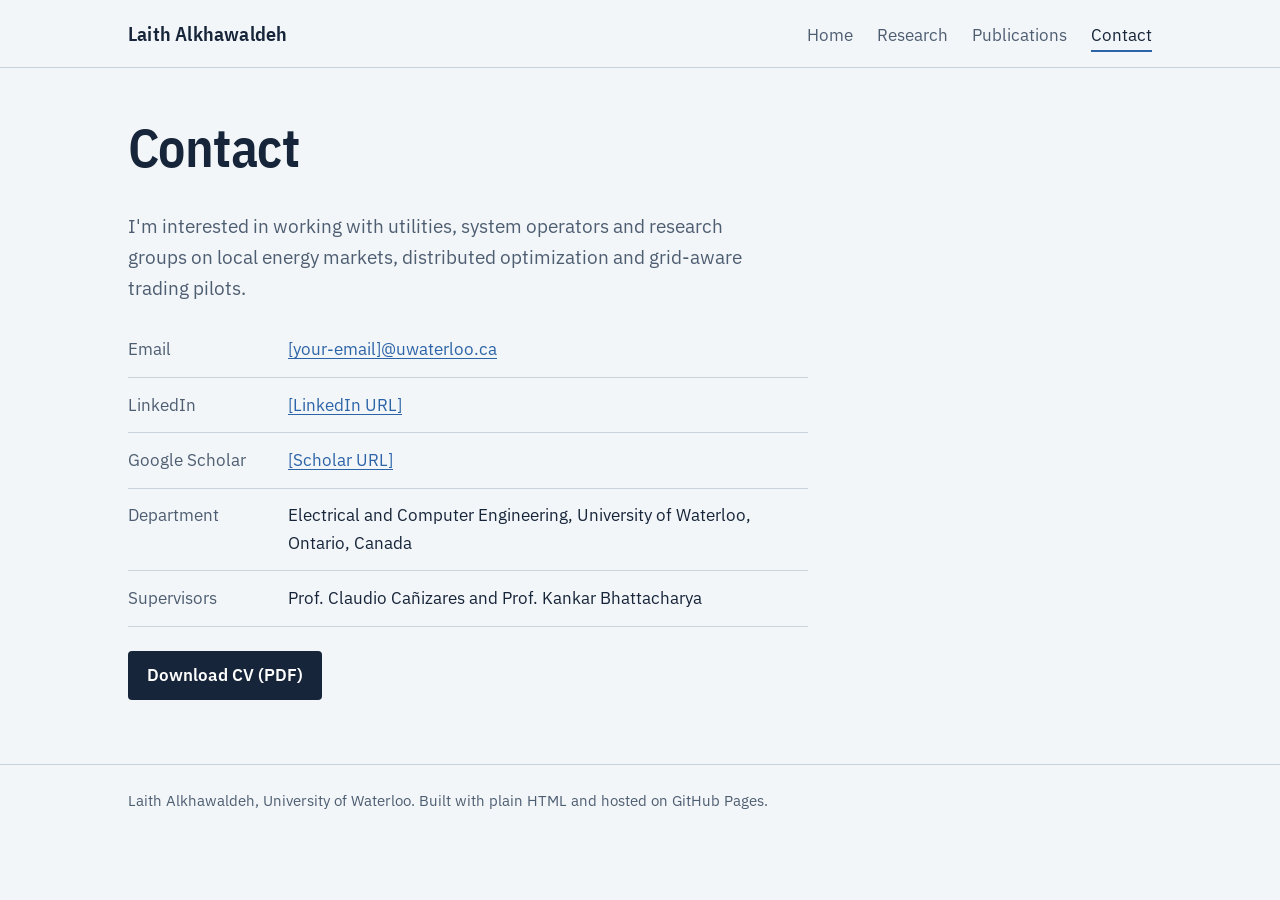
==== contact.html @ c1cfee47 "Initial commit" ====
<!doctype html>
<html lang="en">
<head>
  <meta charset="utf-8">
  <meta name="viewport" content="width=device-width, initial-scale=1">
  <title>Contact — Laith Alkhawaldeh</title>
  <meta name="description" content="Contact Laith Alkhawaldeh, PhD candidate in Electrical and Computer Engineering at the University of Waterloo.">
  <link rel="preconnect" href="https://fonts.googleapis.com">
  <link rel="preconnect" href="https://fonts.gstatic.com" crossorigin>
  <link href="https://fonts.googleapis.com/css2?family=IBM+Plex+Sans+Condensed:wght@500;600&family=IBM+Plex+Sans:ital,wght@0,400;0,600;1,400&display=swap" rel="stylesheet">
  <link rel="stylesheet" href="style.css">
</head>
<body>
  <header class="site-head">
    <div class="wrap">
      <a class="name" href="index.html">Laith Alkhawaldeh</a>
      <nav aria-label="Main">
        <ul class="nav">
          <li><a href="index.html">Home</a></li>
          <li><a href="research.html">Research</a></li>
          <li><a href="publications.html">Publications</a></li>
          <li><a href="contact.html" aria-current="page">Contact</a></li>
        </ul>
      </nav>
    </div>
  </header>

  <main class="wrap">
    <h1>Contact</h1>
    <p class="lede">I'm interested in working with utilities, system operators and research groups on local energy markets, distributed optimization and grid-aware trading pilots.</p>

    <!-- EDIT: replace the bracketed items with your real details -->
    <ul class="contact">
      <li><span>Email</span><a href="mailto:[your-email]@uwaterloo.ca">[your-email]@uwaterloo.ca</a></li>
      <li><span>LinkedIn</span><a href="[LinkedIn URL]">[LinkedIn URL]</a></li>
      <li><span>Google Scholar</span><a href="[Scholar URL]">[Scholar URL]</a></li>
      <li><span>Department</span>Electrical and Computer Engineering, University of Waterloo, Ontario, Canada</li>
      <li><span>Supervisors</span>Prof. Claudio Cañizares and Prof. Kankar Bhattacharya</li>
    </ul>

    <!-- EDIT: put your CV as cv.pdf in this folder, then this button works -->
    <a class="button" href="cv.pdf">Download CV (PDF)</a>
  </main>

  <footer class="site-foot">
    <div class="wrap">Laith Alkhawaldeh, University of Waterloo. Built with plain HTML and hosted on GitHub Pages.</div>
  </footer>
</body>
</html>
---- style.css ----
/* Laith — research site. Palette taken from distribution single-line drawings:
   drafting paper, conductor ink, phase-blue feeder, solar amber for energy flow. */
:root {
  --paper: #F3F6F8;
  --ink: #17253A;
  --ink-soft: #4E5E72;
  --feeder: #2C64A8;
  --solar: #D99A00;
  --rule: #C9D3DC;
  --white: #FFFFFF;

  --head: "IBM Plex Sans Condensed", "Arial Narrow", sans-serif;
  --body: "IBM Plex Sans", "Segoe UI", system-ui, sans-serif;

  --measure: 68ch;
}

*, *::before, *::after { box-sizing: border-box; }

html { -webkit-text-size-adjust: 100%; }

body {
  margin: 0;
  background: var(--paper);
  color: var(--ink);
  font-family: var(--body);
  font-size: 1.0625rem;
  line-height: 1.6;
}

img { max-width: 100%; height: auto; display: block; }

a { color: var(--feeder); text-underline-offset: 0.18em; }
a:hover { color: var(--ink); }
:focus-visible { outline: 3px solid var(--solar); outline-offset: 3px; border-radius: 2px; }

.wrap { width: min(100% - 2.5rem, 64rem); margin-inline: auto; }
.prose { max-width: var(--measure); }

/* Header */
.site-head { border-bottom: 1px solid var(--rule); background: var(--paper); }
.site-head .wrap { display: flex; flex-wrap: wrap; align-items: baseline; justify-content: space-between; gap: 0.5rem 2rem; padding-block: 1.1rem; }
.name { font-family: var(--head); font-weight: 600; font-size: 1.25rem; color: var(--ink); text-decoration: none; letter-spacing: 0.01em; }
.nav { display: flex; flex-wrap: wrap; gap: 0.25rem 1.5rem; margin: 0; padding: 0; list-style: none; }
.nav a { color: var(--ink-soft); text-decoration: none; padding-block: 0.25rem; border-bottom: 2px solid transparent; }
.nav a:hover { color: var(--ink); }
.nav a[aria-current="page"] { color: var(--ink); border-bottom-color: var(--feeder); }

/* Type scale (1.25) */
h1, h2, h3 { font-family: var(--head); line-height: 1.15; margin: 0 0 0.6em; font-weight: 600; }
h1 { font-size: clamp(2.1rem, 5vw, 3.4rem); letter-spacing: -0.01em; max-width: 20ch; }
h2 { font-size: clamp(1.55rem, 3vw, 2rem); }
h3 { font-size: 1.3rem; }
p { margin: 0 0 1em; }
.lede { font-size: 1.2rem; color: var(--ink-soft); max-width: 58ch; }

main { padding-block: 3rem 4rem; }
section + section { margin-top: 3.5rem; }

/* Hero */
.hero { padding-top: 1rem; }
.hero .who { margin-top: 1.5rem; color: var(--ink-soft); }
.hero .who strong { color: var(--ink); font-weight: 600; }

.feeder { margin: 2.5rem 0 0.5rem; width: 100%; height: auto; }
.feeder .line { stroke: var(--feeder); stroke-width: 3; fill: none; stroke-linecap: round; }
.feeder .house { fill: var(--white); stroke: var(--ink); stroke-width: 2; stroke-linejoin: round; }
.feeder .pv { fill: var(--solar); }
.feeder .sub { fill: none; stroke: var(--ink); stroke-width: 2.5; }
.feeder .trade { fill: none; stroke: var(--solar); stroke-width: 3; stroke-linecap: round; stroke-dasharray: 2 9; }
.feeder text { font-family: var(--body); font-size: 15px; fill: var(--ink-soft); }
.feeder-caption { font-size: 0.95rem; color: var(--ink-soft); max-width: 62ch; }

@media (prefers-reduced-motion: no-preference) {
  .feeder .trade { animation: flow 2.4s linear 0.4s 3 both; }
  @keyframes flow { from { stroke-dashoffset: 66; } to { stroke-dashoffset: 0; } }
}

/* Plain-language points on the home page */
.points { display: grid; gap: 2rem 3rem; grid-template-columns: repeat(2, minmax(0, 1fr)); max-width: 52rem; margin: 0; padding: 0; list-style: none; }
.points li { border-top: 3px solid var(--feeder); padding-top: 0.9rem; }
.points h3 { font-size: 1.15rem; margin-bottom: 0.35em; }
.points p { color: var(--ink-soft); margin: 0; }

.award { border-left: 4px solid var(--solar); padding: 0.2rem 0 0.2rem 1rem; max-width: var(--measure); }

/* Research: stages hang off one vertical feeder, because they build on each other */
.stages { list-style: none; margin: 2.5rem 0 0; padding: 0; counter-reset: stage; }
.stage { position: relative; padding: 0 0 3rem 3.25rem; counter-increment: stage; }
.stage::before { content: ""; position: absolute; left: 0.95rem; top: 0.6rem; bottom: 0; width: 3px; background: var(--feeder); }
.stage:last-child::before { display: none; }
.stage::after {
  content: counter(stage);
  position: absolute; left: 0; top: 0;
  width: 2.2rem; height: 2.2rem; border-radius: 50%;
  display: grid; place-items: center;
  background: var(--white); border: 3px solid var(--feeder);
  font-family: var(--head); font-weight: 600; color: var(--ink);
}
.stage h2 { font-size: 1.55rem; padding-top: 0.15rem; }
.stage p { max-width: var(--measure); }
.status { display: inline-block; font-size: 0.9rem; color: var(--ink-soft); margin-bottom: 0.8rem; }
.status b { color: var(--ink); font-weight: 600; }

figure { margin: 1.5rem 0 0; max-width: 46rem; }
figure img { background: var(--white); border: 1px solid var(--rule); }
figcaption { font-size: 0.92rem; color: var(--ink-soft); margin-top: 0.5rem; }

/* Publications */
.pubs { list-style: none; margin: 0; padding: 0; max-width: var(--measure); }
.pubs li { padding: 1.25rem 0; border-bottom: 1px solid var(--rule); }
.pubs li:first-child { border-top: 1px solid var(--rule); }
.pubs .title { font-weight: 600; display: block; }
.pubs .venue { color: var(--ink-soft); display: block; }

/* Contact */
.contact { list-style: none; margin: 0; padding: 0; max-width: var(--measure); }
.contact li { display: grid; grid-template-columns: 9rem 1fr; gap: 1rem; padding: 0.85rem 0; border-bottom: 1px solid var(--rule); }
.contact span { color: var(--ink-soft); }

.button { display: inline-block; margin-top: 1.5rem; padding: 0.7rem 1.2rem; background: var(--ink); color: var(--white); text-decoration: none; border-radius: 4px; font-weight: 600; }
.button:hover { background: var(--feeder); color: var(--white); }

/* Footer */
.site-foot { border-top: 1px solid var(--rule); padding-block: 1.5rem 2.5rem; color: var(--ink-soft); font-size: 0.92rem; }

@media (max-width: 34rem) {
  .points { grid-template-columns: 1fr; }
  .contact li { grid-template-columns: 1fr; gap: 0.1rem; }
  .stage { padding-left: 2.9rem; }
}
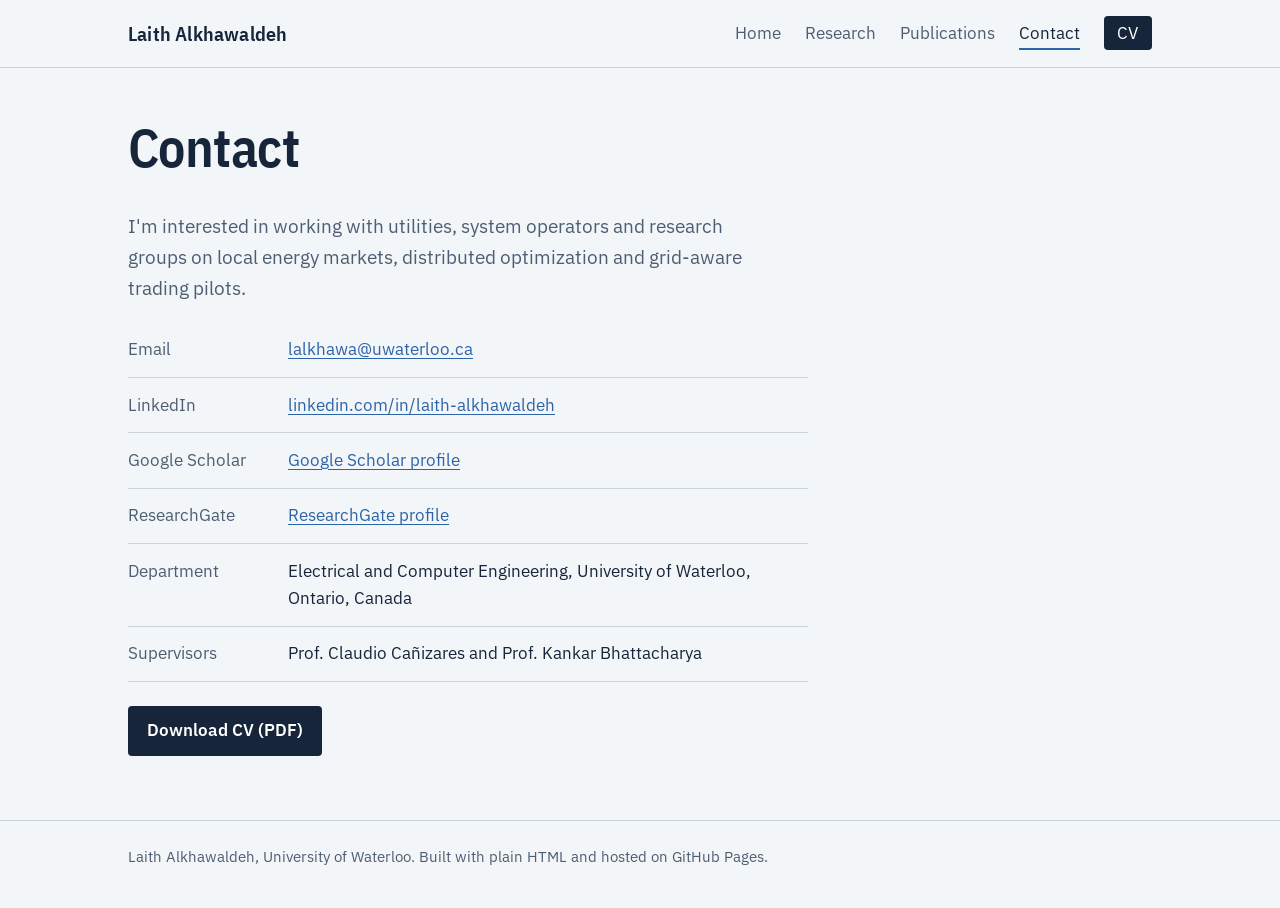
==== commit 225ac8c3: "Add photos and honours" ====
--- a/contact.html
+++ b/contact.html
@@ -20,6 +20,7 @@
           <li><a href="research.html">Research</a></li>
           <li><a href="publications.html">Publications</a></li>
           <li><a href="contact.html" aria-current="page">Contact</a></li>
+          <li><a class="cv-link" href="cv.pdf">CV</a></li>
         </ul>
       </nav>
     </div>
@@ -29,16 +30,15 @@
     <h1>Contact</h1>
     <p class="lede">I'm interested in working with utilities, system operators and research groups on local energy markets, distributed optimization and grid-aware trading pilots.</p>
 
-    <!-- EDIT: replace the bracketed items with your real details -->
     <ul class="contact">
-      <li><span>Email</span><a href="mailto:[your-email]@uwaterloo.ca">[your-email]@uwaterloo.ca</a></li>
-      <li><span>LinkedIn</span><a href="[LinkedIn URL]">[LinkedIn URL]</a></li>
-      <li><span>Google Scholar</span><a href="[Scholar URL]">[Scholar URL]</a></li>
+      <li><span>Email</span><a href="mailto:lalkhawa@uwaterloo.ca">lalkhawa@uwaterloo.ca</a></li>
+      <li><span>LinkedIn</span><a href="https://www.linkedin.com/in/laith-alkhawaldeh-11640027b/">linkedin.com/in/laith-alkhawaldeh</a></li>
+      <li><span>Google Scholar</span><a href="https://scholar.google.com/citations?user=9zYAplsAAAAJ&amp;hl=en">Google Scholar profile</a></li>
+      <li><span>ResearchGate</span><a href="https://www.researchgate.net/profile/Laith-Alkhawaldeh">ResearchGate profile</a></li>
       <li><span>Department</span>Electrical and Computer Engineering, University of Waterloo, Ontario, Canada</li>
       <li><span>Supervisors</span>Prof. Claudio Cañizares and Prof. Kankar Bhattacharya</li>
     </ul>
 
-    <!-- EDIT: put your CV as cv.pdf in this folder, then this button works -->
     <a class="button" href="cv.pdf">Download CV (PDF)</a>
   </main>
 
--- a/style.css
+++ b/style.css
@@ -111,6 +111,8 @@
 .pubs li { padding: 1.25rem 0; border-bottom: 1px solid var(--rule); }
 .pubs li:first-child { border-top: 1px solid var(--rule); }
 .pubs .title { font-weight: 600; display: block; }
+.pubs a.title { color: var(--ink); }
+.pubs a.title:hover { color: var(--feeder); }
 .pubs .venue { color: var(--ink-soft); display: block; }
 
 /* Contact */
@@ -129,3 +131,76 @@
   .contact li { grid-template-columns: 1fr; gap: 0.1rem; }
   .stage { padding-left: 2.9rem; }
 }
+
+/* ---------- v2: more visual ---------- */
+.site-head .wrap { align-items: center; }
+.nav .cv-link { color: var(--white); background: var(--ink); padding: 0.35rem 0.85rem; border-radius: 4px; border-bottom: 0; }
+.nav .cv-link:hover { background: var(--feeder); color: var(--white); }
+
+/* Hero sits on drafting paper: a fine grid like a single-line drawing sheet */
+.hero-band {
+  background-color: #EAF0F4;
+  background-image:
+    linear-gradient(#D5E0E8 1px, transparent 1px),
+    linear-gradient(90deg, #D5E0E8 1px, transparent 1px),
+    linear-gradient(#E1E9EF 1px, transparent 1px),
+    linear-gradient(90deg, #E1E9EF 1px, transparent 1px);
+  background-size: 80px 80px, 80px 80px, 16px 16px, 16px 16px;
+  border-bottom: 1px solid var(--rule);
+}
+.hero-band .wrap { padding-block: 3.5rem 2.5rem; }
+.hero-band h1 { font-size: clamp(2.4rem, 6vw, 4.2rem); max-width: 18ch; margin-bottom: 0.4em; }
+.hero-band .lede { font-size: 1.25rem; color: #33445A; }
+.hero-band .feeder { margin-top: 2rem; background: rgba(255,255,255,0.55); border: 1px solid var(--rule); border-radius: 6px; padding: 0.5rem; }
+.hero-band .who { margin: 1.5rem 0 0; }
+.feeder .glow { fill: var(--solar); opacity: 0.18; }
+.feeder .label-sell { fill: #8A6100; font-weight: 600; }
+.feeder .label-buy { fill: var(--feeder); font-weight: 600; }
+.feeder .packet { fill: var(--solar); }
+@media (prefers-reduced-motion: reduce) { .feeder .packet { display: none; } }
+
+.home-main { padding-top: 3rem; }
+
+/* Career path drawn as a feeder with buses */
+.path { list-style: none; margin: 2rem 0 0; padding: 0; display: grid; grid-template-columns: repeat(5, 1fr); position: relative; }
+.path::before { content: ""; position: absolute; left: 0; right: 0; top: 0.55rem; height: 3px; background: var(--feeder); }
+.path li { position: relative; padding: 2rem 1rem 0 0; }
+.path li::before { content: ""; position: absolute; left: 0; top: 0; width: 1.1rem; height: 1.1rem; border-radius: 50%; background: var(--white); border: 3px solid var(--feeder); box-sizing: border-box; }
+.path li.now::before { background: var(--solar); border-color: var(--solar); }
+.path .when { display: block; font-size: 0.9rem; color: var(--ink-soft); }
+.path .what { display: block; font-weight: 600; line-height: 1.3; margin: 0.15rem 0; }
+.path .where { display: block; font-size: 0.95rem; color: var(--ink-soft); line-height: 1.4; }
+@media (max-width: 52rem) {
+  .path { grid-template-columns: 1fr; }
+  .path::before { left: 0.45rem; right: auto; top: 0; bottom: 0; width: 3px; height: auto; }
+  .path li { padding: 0 0 1.5rem 2.2rem; }
+}
+
+/* Research overview: four stages as a strip the reader can jump through */
+.overview { display: grid; grid-template-columns: repeat(4, 1fr); gap: 0; margin: 2rem 0 0; padding: 0; list-style: none; border: 1px solid var(--rule); border-radius: 6px; overflow: hidden; background: var(--white); }
+.overview li + li { border-left: 1px solid var(--rule); }
+.overview a { display: block; height: 100%; padding: 1rem 1.1rem 1.1rem; text-decoration: none; color: var(--ink); border-top: 4px solid var(--feeder); }
+.overview li:last-child a { border-top-color: var(--solar); }
+.overview a:hover { background: #EEF4F9; }
+.overview b { display: block; font-family: var(--head); font-size: 1.1rem; line-height: 1.25; margin-bottom: 0.3rem; }
+.overview span { font-size: 0.92rem; color: var(--ink-soft); line-height: 1.4; display: block; }
+@media (max-width: 52rem) { .overview { grid-template-columns: 1fr 1fr; } .overview li:nth-child(3) { border-left: 0; } .overview li:nth-child(n+3) { border-top: 1px solid var(--rule); } }
+@media (max-width: 34rem) { .overview { grid-template-columns: 1fr; } .overview li + li { border-left: 0; border-top: 1px solid var(--rule); } }
+.stage { scroll-margin-top: 1rem; }
+
+/* v3: photo, gallery */
+.hero-top { display: grid; grid-template-columns: minmax(0, 1fr) 15rem; gap: 2.5rem; align-items: center; }
+.hero-photo { margin: 0; }
+.hero-photo img { width: 100%; height: auto; border-radius: 6px; border: 4px solid var(--white); box-shadow: 0 0 0 1px var(--rule); }
+.hero-photo figcaption { font-size: 0.92rem; margin-top: 0.6rem; color: var(--ink-soft); line-height: 1.4; }
+.hero-photo figcaption strong { color: var(--ink); }
+@media (max-width: 46rem) {
+  .hero-top { grid-template-columns: 1fr; gap: 1.5rem; }
+  .hero-photo { max-width: 11rem; order: -1; }
+}
+.gallery { display: grid; grid-template-columns: 1.5fr 1fr; gap: 1.5rem; margin: 1.5rem 0; align-items: start; max-width: 60rem; }
+.gallery figure { margin: 0; max-width: none; }
+.gallery img { border-radius: 4px; }
+@media (max-width: 40rem) { .gallery { grid-template-columns: 1fr; } }
+.honours { margin: 0; padding-left: 1.2rem; max-width: var(--measure); }
+.honours li { margin-bottom: 0.4rem; }
